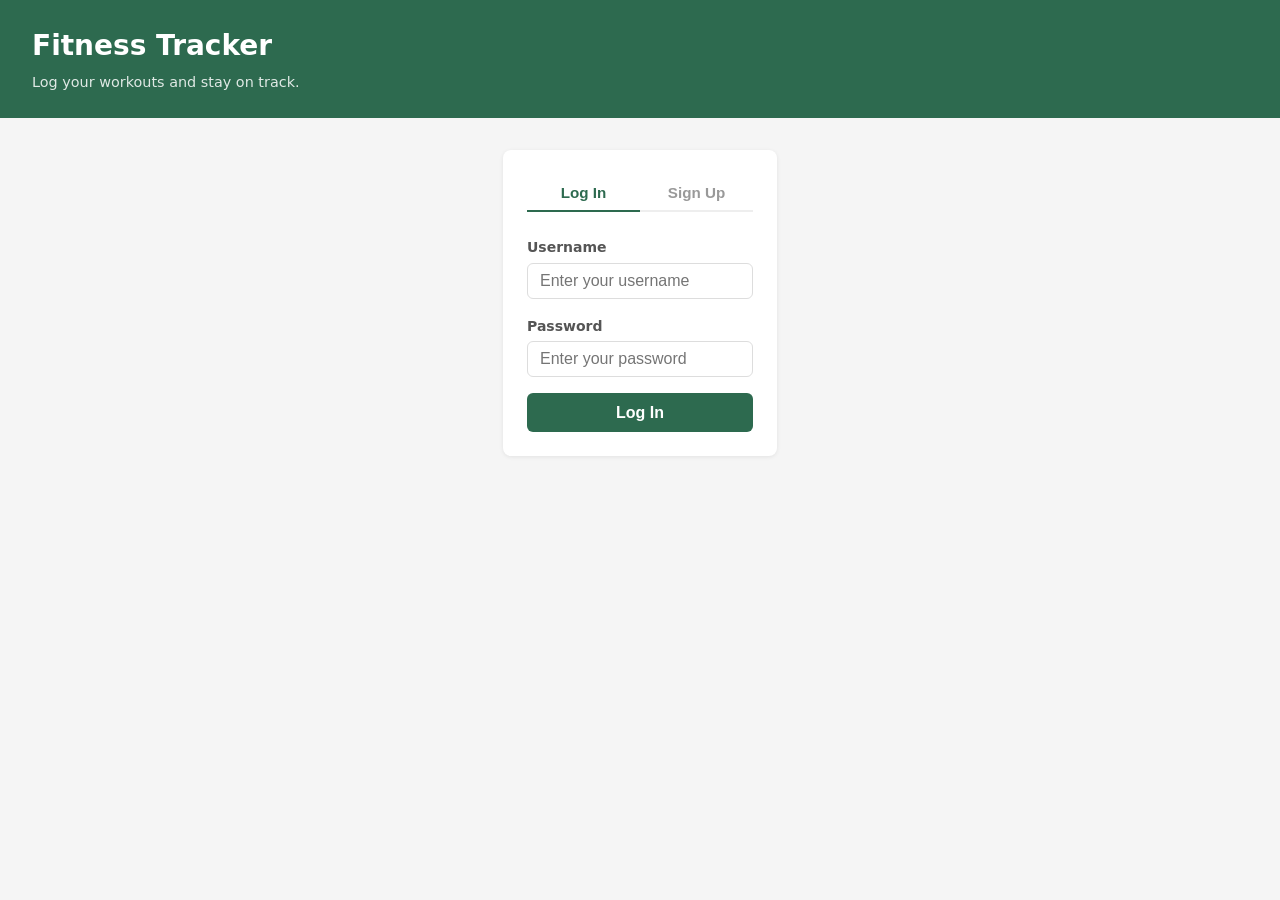
==== login.html @ e0ad4cdc "Make usernames case sensitive Co-Authored-By: Claude Sonnet 4.6 <noreply@anthropic.com>" ====
<!DOCTYPE html>
<html lang="en">
<head>
  <meta charset="UTF-8">
  <meta name="viewport" content="width=device-width, initial-scale=1.0">
  <title>Fitness Tracker — Login</title>
  <link rel="stylesheet" href="css/styles.css">
  <link rel="stylesheet" href="css/auth.css">
</head>
<body>
  <header>
    <h1>Fitness Tracker</h1>
    <p>Log your workouts and stay on track.</p>
  </header>

  <main>
    <section class="auth-card">
      <div class="auth-tabs">
        <button class="tab active" data-tab="login">Log In</button>
        <button class="tab" data-tab="signup">Sign Up</button>
      </div>

      <form id="auth-form">
        <div class="field">
          <label for="username">Username</label>
          <input type="text" id="username" placeholder="Enter your username" required autocomplete="username">
        </div>
        <div class="field">
          <label for="password">Password</label>
          <input type="password" id="password" placeholder="Enter your password" required autocomplete="current-password">
        </div>
        <p id="auth-error" class="auth-error" hidden></p>
        <button type="submit" id="auth-submit">Log In</button>
      </form>
    </section>
  </main>

  <script src="js/auth.js"></script>
</body>
</html>
---- css/styles.css ----
*, *::before, *::after {
  box-sizing: border-box;
  margin: 0;
  padding: 0;
}

body {
  font-family: system-ui, sans-serif;
  background: #f5f5f5;
  color: #222;
  line-height: 1.6;
}

header {
  background: #2d6a4f;
  color: white;
  padding: 1.5rem 2rem;
}

.header-inner {
  max-width: 640px;
  margin: 0 auto;
  display: flex;
  justify-content: space-between;
  align-items: center;
  gap: 1rem;
}

header h1 {
  font-size: 1.75rem;
  margin-bottom: 0.15rem;
}

header p {
  opacity: 0.85;
  font-size: 0.9rem;
}

.user-info {
  display: flex;
  align-items: center;
  gap: 0.75rem;
  flex-shrink: 0;
}

.user-info span {
  font-size: 0.9rem;
  opacity: 0.9;
  font-weight: 600;
}

#logout-btn {
  padding: 0.35rem 0.85rem;
  background: rgba(255,255,255,0.15);
  color: white;
  border: 1px solid rgba(255,255,255,0.4);
  border-radius: 6px;
  font-size: 0.85rem;
  cursor: pointer;
  transition: background 0.15s;
}

#logout-btn:hover {
  background: rgba(255,255,255,0.25);
}

main {
  max-width: 640px;
  margin: 2rem auto;
  padding: 0 1rem;
  display: flex;
  flex-direction: column;
  gap: 2rem;
}

section {
  background: white;
  border-radius: 8px;
  padding: 1.5rem;
  box-shadow: 0 1px 4px rgba(0,0,0,0.08);
}

h2 {
  font-size: 1.2rem;
  margin-bottom: 1rem;
  color: #2d6a4f;
}

.field {
  display: flex;
  flex-direction: column;
  gap: 0.25rem;
  margin-bottom: 1rem;
}

label {
  font-size: 0.875rem;
  font-weight: 600;
  color: #555;
}

input {
  padding: 0.5rem 0.75rem;
  border: 1px solid #ddd;
  border-radius: 6px;
  font-size: 1rem;
  outline: none;
  transition: border-color 0.15s;
}

input:focus {
  border-color: #2d6a4f;
}

button[type="submit"] {
  width: 100%;
  padding: 0.65rem;
  background: #2d6a4f;
  color: white;
  border: none;
  border-radius: 6px;
  font-size: 1rem;
  font-weight: 600;
  cursor: pointer;
  transition: background 0.15s;
}

button[type="submit"]:hover {
  background: #1b4332;
}

#workouts {
  list-style: none;
  display: flex;
  flex-direction: column;
  gap: 0.75rem;
}

.workout-item {
  display: flex;
  justify-content: space-between;
  align-items: flex-start;
  padding: 0.75rem 1rem;
  background: #f9f9f9;
  border-radius: 6px;
  border-left: 4px solid #2d6a4f;
}

.workout-item .info strong {
  display: block;
  font-size: 1rem;
}

.workout-item .info span {
  font-size: 0.85rem;
  color: #666;
}

.workout-item .notes {
  font-size: 0.8rem;
  color: #888;
  margin-top: 0.2rem;
}

.workout-item button.delete {
  background: none;
  border: none;
  color: #bbb;
  cursor: pointer;
  font-size: 1rem;
  line-height: 1;
  padding: 0;
  transition: color 0.15s;
}

.workout-item button.delete:hover {
  color: #e63946;
}

#empty-state {
  color: #999;
  font-size: 0.9rem;
  text-align: center;
  padding: 1rem 0;
}
---- css/auth.css ----
.auth-card {
  max-width: 400px;
  margin: 0 auto;
}

.auth-tabs {
  display: flex;
  margin-bottom: 1.5rem;
  border-bottom: 2px solid #eee;
}

.auth-tabs .tab {
  flex: 1;
  padding: 0.6rem;
  background: none;
  border: none;
  font-size: 0.95rem;
  font-weight: 600;
  color: #999;
  cursor: pointer;
  border-bottom: 2px solid transparent;
  margin-bottom: -2px;
  transition: color 0.15s, border-color 0.15s;
}

.auth-tabs .tab.active {
  color: #2d6a4f;
  border-bottom-color: #2d6a4f;
}

.auth-error {
  color: #e63946;
  font-size: 0.85rem;
  margin-bottom: 0.75rem;
}
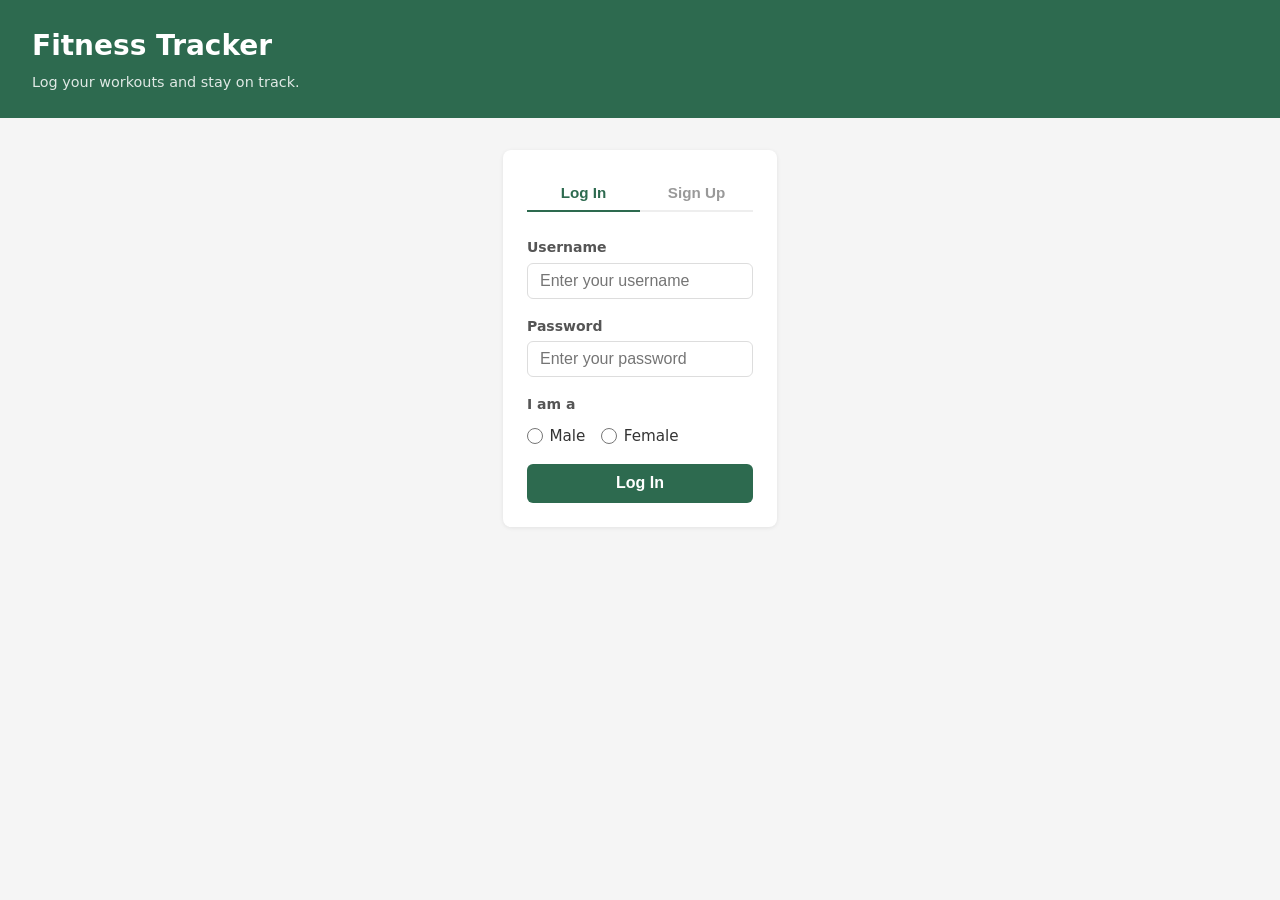
==== commit 79422f9b: "Gate cycle tracking behind gender selection on signup Adds a Male/Female radio field to the signup f" ====
--- a/login.html
+++ b/login.html
@@ -29,6 +29,17 @@
           <label for="password">Password</label>
           <input type="password" id="password" placeholder="Enter your password" required autocomplete="current-password">
         </div>
+        <div class="field" id="gender-field" hidden>
+          <label>I am a</label>
+          <div class="gender-options">
+            <label class="gender-option">
+              <input type="radio" name="gender" value="male"> Male
+            </label>
+            <label class="gender-option">
+              <input type="radio" name="gender" value="female"> Female
+            </label>
+          </div>
+        </div>
         <p id="auth-error" class="auth-error" hidden></p>
         <button type="submit" id="auth-submit">Log In</button>
       </form>
--- a/css/styles.css
+++ b/css/styles.css
@@ -183,3 +183,329 @@
   text-align: center;
   padding: 1rem 0;
 }
+
+/* Main tabs */
+.main-tabs {
+  display: flex;
+  gap: 0.5rem;
+  background: white;
+  border-radius: 8px;
+  padding: 0.4rem;
+  box-shadow: 0 1px 4px rgba(0,0,0,0.08);
+}
+
+.main-tab {
+  flex: 1;
+  padding: 0.55rem 1rem;
+  border: none;
+  border-radius: 6px;
+  font-size: 0.95rem;
+  font-weight: 600;
+  color: #666;
+  background: none;
+  cursor: pointer;
+  transition: background 0.15s, color 0.15s;
+}
+
+.main-tab.active {
+  background: #2d6a4f;
+  color: white;
+}
+
+.main-tab:not(.active):hover {
+  background: #f0f0f0;
+}
+
+/* Phase banner */
+.phase-banner {
+  border-radius: 8px;
+  overflow: hidden;
+  box-shadow: 0 1px 4px rgba(0,0,0,0.08);
+}
+
+.phase-banner-inner {
+  display: flex;
+  align-items: center;
+  justify-content: space-between;
+  padding: 1.25rem 1.5rem;
+  gap: 1rem;
+}
+
+.phase-banner-inner[data-phase="menstrual"]  { background: linear-gradient(135deg, #ffeaea, #ffd0d0); }
+.phase-banner-inner[data-phase="follicular"] { background: linear-gradient(135deg, #fff0f8, #ffd6ed); }
+.phase-banner-inner[data-phase="ovulation"]  { background: linear-gradient(135deg, #ffd6ec, #ffb3d9); }
+.phase-banner-inner[data-phase="luteal"]     { background: linear-gradient(135deg, #f5eeff, #e8d5ff); }
+
+.phase-banner-label {
+  font-size: 1.05rem;
+  font-weight: 700;
+  color: #2d2d2d;
+  margin-bottom: 0.15rem;
+}
+
+.phase-banner-day {
+  font-size: 0.85rem;
+  color: #555;
+  margin-bottom: 0.25rem;
+}
+
+.phase-banner-tip {
+  font-size: 0.85rem;
+  color: #444;
+  font-style: italic;
+}
+
+.phase-banner-badge {
+  font-size: 2.5rem;
+  flex-shrink: 0;
+}
+
+/* Period tracking form */
+.period-section {
+  background: white;
+  border-radius: 8px;
+  box-shadow: 0 1px 4px rgba(0,0,0,0.08);
+  overflow: hidden;
+}
+
+.period-section details > summary {
+  display: flex;
+  align-items: center;
+  justify-content: space-between;
+  padding: 1rem 1.5rem;
+  cursor: pointer;
+  user-select: none;
+  font-weight: 600;
+  font-size: 0.95rem;
+  color: #333;
+  list-style: none;
+}
+
+.period-section details > summary::-webkit-details-marker { display: none; }
+
+.period-section details > summary::after {
+  content: '＋';
+  font-size: 1.1rem;
+  color: #999;
+  transition: transform 0.2s;
+}
+
+.period-section details[open] > summary::after {
+  content: '－';
+}
+
+.period-section details > summary:hover {
+  background: #fafafa;
+}
+
+.period-entry-count {
+  font-size: 0.78rem;
+  font-weight: 400;
+  color: #999;
+  margin-left: auto;
+  margin-right: 0.75rem;
+}
+
+.period-section form {
+  padding: 0 1.5rem 1rem;
+}
+
+.period-form-grid {
+  display: grid;
+  grid-template-columns: 1fr 1fr 1fr;
+  gap: 0.75rem;
+}
+
+@media (max-width: 480px) {
+  .period-form-grid { grid-template-columns: 1fr; }
+}
+
+.period-history {
+  list-style: none;
+  padding: 0 1.5rem 1rem;
+  display: flex;
+  flex-direction: column;
+  gap: 0.5rem;
+  border-top: 1px solid #f0f0f0;
+  margin-top: 0.5rem;
+  padding-top: 0.75rem;
+}
+
+.period-history-item {
+  display: flex;
+  align-items: center;
+  gap: 0.75rem;
+}
+
+.period-history-dot {
+  width: 10px;
+  height: 10px;
+  border-radius: 50%;
+  background: #e84393;
+  flex-shrink: 0;
+}
+
+.period-history-info {
+  flex: 1;
+  display: flex;
+  flex-direction: column;
+}
+
+.period-history-info strong {
+  font-size: 0.875rem;
+}
+
+.period-history-info span {
+  font-size: 0.78rem;
+  color: #888;
+}
+
+/* Heatmap */
+.heatmap-header {
+  display: flex;
+  align-items: center;
+  justify-content: space-between;
+  margin-bottom: 1rem;
+}
+
+.heatmap-header h2 { margin-bottom: 0; }
+
+.heatmap-header button {
+  background: none;
+  border: 1px solid #ddd;
+  border-radius: 6px;
+  font-size: 1.4rem;
+  line-height: 1;
+  padding: 0.1rem 0.5rem;
+  color: #555;
+  cursor: pointer;
+  transition: background 0.15s;
+}
+
+.heatmap-header button:hover { background: #f0f0f0; }
+
+.heatmap-legends {
+  display: flex;
+  gap: 1.5rem;
+  margin-bottom: 1rem;
+  flex-wrap: wrap;
+}
+
+.legend-group { display: flex; flex-direction: column; gap: 0.35rem; }
+
+.legend-group-title {
+  font-size: 0.72rem;
+  font-weight: 700;
+  text-transform: uppercase;
+  letter-spacing: 0.05em;
+  color: #aaa;
+}
+
+.legend-row {
+  display: flex;
+  gap: 0.75rem;
+  flex-wrap: wrap;
+}
+
+.legend-item {
+  display: flex;
+  align-items: center;
+  gap: 0.3rem;
+  font-size: 0.78rem;
+  color: #666;
+}
+
+/* Phase swatches */
+.legend-swatch {
+  width: 12px;
+  height: 12px;
+  border-radius: 3px;
+  display: inline-block;
+  flex-shrink: 0;
+}
+
+.legend-swatch[data-phase="menstrual"]  { background: #f9cdd6; }
+.legend-swatch[data-phase="follicular"] { background: #f9c9e0; }
+.legend-swatch[data-phase="ovulation"]  { background: #e84393; }
+.legend-swatch[data-phase="luteal"]     { background: #d4a8f0; }
+
+/* Workout dot swatches in legend — kept for any legacy use */
+
+/* Calendar grid */
+.heatmap-grid {
+  display: grid;
+  grid-template-columns: repeat(7, 1fr);
+  gap: 5px;
+}
+
+.day-label {
+  text-align: center;
+  font-size: 0.7rem;
+  font-weight: 600;
+  color: #bbb;
+  padding-bottom: 0.2rem;
+}
+
+#heatmap-cells { display: contents; }
+
+.heatmap-cell {
+  aspect-ratio: 1;
+  border-radius: 6px;
+  background: #efefef;
+  display: flex;
+  flex-direction: column;
+  align-items: center;
+  justify-content: center;
+  gap: 2px;
+  cursor: default;
+  transition: transform 0.12s;
+  position: relative;
+}
+
+.heatmap-cell:not(.empty):hover { transform: scale(1.12); z-index: 1; }
+
+.heatmap-cell.empty { background: transparent; }
+
+/* Today ring */
+.heatmap-cell.today {
+  outline: 2px solid #2d6a4f;
+  outline-offset: -2px;
+}
+
+/* Phase backgrounds */
+.heatmap-cell[data-phase="menstrual"]  { background: #f9cdd6; }
+.heatmap-cell[data-phase="follicular"] { background: #fde8f3; }
+.heatmap-cell[data-phase="ovulation"]  { background: #f4a7cc; }
+.heatmap-cell[data-phase="luteal"]     { background: #ead5f7; }
+
+.cell-day {
+  font-size: 0.75rem;
+  font-weight: 700;
+  color: #444;
+  width: 24px;
+  height: 24px;
+  display: flex;
+  align-items: center;
+  justify-content: center;
+  border-radius: 50%;
+  flex-shrink: 0;
+}
+
+.cell-day[data-w="1"] { background: #52b788; color: white; }
+.cell-day[data-w="2"] { background: #2d6a4f; color: white; }
+.cell-day[data-w="3"] { background: #1b4332; color: white; }
+
+#heatmap-summary {
+  margin-top: 1rem;
+  font-size: 0.875rem;
+  color: #666;
+  text-align: center;
+}
+
+.period-prompt {
+  margin-top: 0.75rem;
+  font-size: 0.82rem;
+  color: #bbb;
+  text-align: center;
+  font-style: italic;
+}
--- a/css/auth.css
+++ b/css/auth.css
@@ -33,3 +33,26 @@
   font-size: 0.85rem;
   margin-bottom: 0.75rem;
 }
+
+.gender-options {
+  display: flex;
+  gap: 1rem;
+  margin-top: 0.25rem;
+}
+
+.gender-option {
+  display: flex;
+  align-items: center;
+  gap: 0.4rem;
+  font-size: 0.95rem;
+  font-weight: 400;
+  color: #333;
+  cursor: pointer;
+}
+
+.gender-option input[type="radio"] {
+  accent-color: #2d6a4f;
+  width: 16px;
+  height: 16px;
+  cursor: pointer;
+}
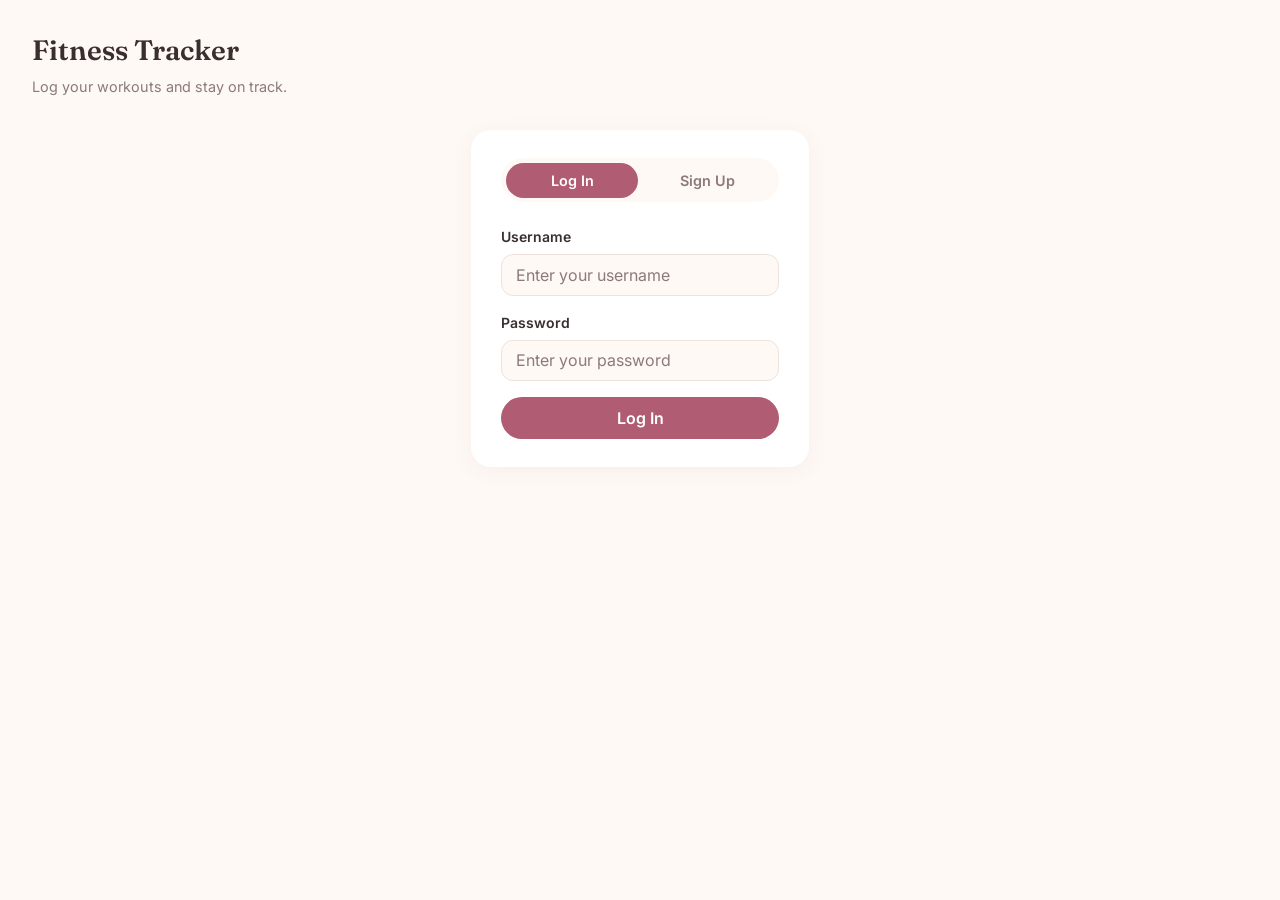
==== commit 9b538044: "Lighten page background and apply new design theme Co-Authored-By: Claude Sonnet 4.6 <noreply@anthro" ====
--- a/login.html
+++ b/login.html
@@ -4,6 +4,8 @@
   <meta charset="UTF-8">
   <meta name="viewport" content="width=device-width, initial-scale=1.0">
   <title>Fitness Tracker — Login</title>
+  <link rel="preconnect" href="https://fonts.googleapis.com">
+  <link rel="preconnect" href="https://fonts.gstatic.com" crossorigin>
   <link rel="stylesheet" href="css/styles.css">
   <link rel="stylesheet" href="css/auth.css">
 </head>
--- a/css/styles.css
+++ b/css/styles.css
@@ -1,20 +1,45 @@
+@import url('https://fonts.googleapis.com/css2?family=Fraunces:opsz,wght@9..144,600&family=Inter:wght@400;500;600;700&display=swap');
+
+:root {
+  --color-bg: #FEF9F5;
+  --color-surface: #FFFFFF;
+  --color-accent: #B05C73;
+  --color-accent-dark: #7A3B4E;
+  --color-blush: #F4D9D3;
+  --color-sage: #E7E2D8;
+  --color-text: #3A2E2E;
+  --color-text-muted: #8C7A78;
+  --color-border: #EFE2DA;
+  --color-phase-menstrual: #E6A4B4;
+  --color-phase-follicular: #F3C9CF;
+  --color-phase-ovulation: #C2185B;
+  --color-phase-luteal: #B6A6D9;
+  --shadow-card: 0 4px 20px rgba(176, 92, 115, 0.07);
+  --radius-card: 20px;
+  --radius-input: 12px;
+  --radius-pill: 999px;
+}
+
 *, *::before, *::after {
   box-sizing: border-box;
   margin: 0;
   padding: 0;
 }
 
+[hidden] { display: none !important; }
+
 body {
-  font-family: system-ui, sans-serif;
-  background: #f5f5f5;
-  color: #222;
+  font-family: 'Inter', system-ui, sans-serif;
+  background: var(--color-bg);
+  color: var(--color-text);
   line-height: 1.6;
+  min-height: 100vh;
 }
 
 header {
-  background: #2d6a4f;
-  color: white;
-  padding: 1.5rem 2rem;
+  background: var(--color-bg);
+  color: var(--color-text);
+  padding: 1.75rem 2rem 0.5rem;
 }
 
 .header-inner {
@@ -27,12 +52,15 @@
 }
 
 header h1 {
+  font-family: 'Fraunces', Georgia, serif;
+  font-weight: 600;
   font-size: 1.75rem;
   margin-bottom: 0.15rem;
+  color: var(--color-text);
 }
 
 header p {
-  opacity: 0.85;
+  color: var(--color-text-muted);
   font-size: 0.9rem;
 }
 
@@ -45,80 +73,102 @@
 
 .user-info span {
   font-size: 0.9rem;
-  opacity: 0.9;
-  font-weight: 600;
+  font-weight: 600;
+  color: var(--color-text-muted);
 }
 
 #logout-btn {
-  padding: 0.35rem 0.85rem;
-  background: rgba(255,255,255,0.15);
-  color: white;
-  border: 1px solid rgba(255,255,255,0.4);
-  border-radius: 6px;
+  padding: 0.4rem 1rem;
+  background: transparent;
+  color: var(--color-accent-dark);
+  border: 1.5px solid var(--color-border);
+  border-radius: var(--radius-pill);
+  font-family: 'Inter', sans-serif;
   font-size: 0.85rem;
-  cursor: pointer;
-  transition: background 0.15s;
+  font-weight: 600;
+  cursor: pointer;
+  transition: background 0.15s, border-color 0.15s;
 }
 
 #logout-btn:hover {
-  background: rgba(255,255,255,0.25);
+  background: var(--color-blush);
+  border-color: var(--color-accent);
 }
 
 main {
   max-width: 640px;
-  margin: 2rem auto;
+  margin: 1.5rem auto 2.5rem;
   padding: 0 1rem;
   display: flex;
   flex-direction: column;
-  gap: 2rem;
+  gap: 1.25rem;
 }
 
 section {
-  background: white;
-  border-radius: 8px;
-  padding: 1.5rem;
-  box-shadow: 0 1px 4px rgba(0,0,0,0.08);
+  background: var(--color-surface);
+  border-radius: var(--radius-card);
+  padding: 1.75rem 1.875rem;
+  box-shadow: var(--shadow-card);
 }
 
 h2 {
-  font-size: 1.2rem;
+  font-family: 'Fraunces', Georgia, serif;
+  font-weight: 600;
+  font-size: 1.25rem;
   margin-bottom: 1rem;
-  color: #2d6a4f;
+  color: var(--color-text);
 }
 
 .field {
   display: flex;
   flex-direction: column;
-  gap: 0.25rem;
+  gap: 0.35rem;
   margin-bottom: 1rem;
 }
 
 label {
   font-size: 0.875rem;
   font-weight: 600;
-  color: #555;
-}
-
-input {
-  padding: 0.5rem 0.75rem;
-  border: 1px solid #ddd;
-  border-radius: 6px;
+  color: var(--color-text);
+}
+
+input,
+select {
+  padding: 0.6rem 0.85rem;
+  border: 1.5px solid var(--color-border);
+  border-radius: var(--radius-input);
+  font-family: 'Inter', sans-serif;
   font-size: 1rem;
+  color: var(--color-text);
+  background: var(--color-bg);
   outline: none;
-  transition: border-color 0.15s;
-}
-
-input:focus {
-  border-color: #2d6a4f;
+  transition: border-color 0.15s, box-shadow 0.15s;
+  width: 100%;
+}
+
+input::placeholder {
+  color: var(--color-text-muted);
+}
+
+input:focus,
+select:focus {
+  border-color: var(--color-accent);
+  box-shadow: 0 0 0 3px rgba(176, 92, 115, 0.18);
+}
+
+select {
+  background: var(--color-bg);
+  cursor: pointer;
 }
 
 button[type="submit"] {
   width: 100%;
-  padding: 0.65rem;
-  background: #2d6a4f;
+  padding: 0.7rem 1.25rem;
+  background: var(--color-accent);
   color: white;
   border: none;
-  border-radius: 6px;
+  border-radius: var(--radius-pill);
+  font-family: 'Inter', sans-serif;
   font-size: 1rem;
   font-weight: 600;
   cursor: pointer;
@@ -126,7 +176,7 @@
 }
 
 button[type="submit"]:hover {
-  background: #1b4332;
+  background: var(--color-accent-dark);
 }
 
 #workouts {
@@ -140,119 +190,130 @@
   display: flex;
   justify-content: space-between;
   align-items: flex-start;
-  padding: 0.75rem 1rem;
-  background: #f9f9f9;
-  border-radius: 6px;
-  border-left: 4px solid #2d6a4f;
+  padding: 0.85rem 1rem;
+  background: var(--color-bg);
+  border-radius: var(--radius-input);
+  border-left: 4px solid var(--color-accent);
 }
 
 .workout-item .info strong {
   display: block;
   font-size: 1rem;
+  color: var(--color-text);
 }
 
 .workout-item .info span {
   font-size: 0.85rem;
-  color: #666;
+  color: var(--color-text-muted);
 }
 
 .workout-item .notes {
   font-size: 0.8rem;
-  color: #888;
+  color: var(--color-text-muted);
   margin-top: 0.2rem;
 }
 
 .workout-item button.delete {
   background: none;
   border: none;
-  color: #bbb;
-  cursor: pointer;
-  font-size: 1rem;
+  color: var(--color-text-muted);
+  cursor: pointer;
+  font-size: 1.1rem;
   line-height: 1;
   padding: 0;
   transition: color 0.15s;
 }
 
 .workout-item button.delete:hover {
-  color: #e63946;
+  color: var(--color-accent);
 }
 
 #empty-state {
-  color: #999;
+  color: var(--color-text-muted);
   font-size: 0.9rem;
   text-align: center;
   padding: 1rem 0;
 }
 
-/* Main tabs */
+/* Main tabs — pill segmented control */
 .main-tabs {
   display: flex;
-  gap: 0.5rem;
-  background: white;
-  border-radius: 8px;
-  padding: 0.4rem;
-  box-shadow: 0 1px 4px rgba(0,0,0,0.08);
+  gap: 0.25rem;
+  background: var(--color-surface);
+  border-radius: var(--radius-pill);
+  padding: 0.35rem;
+  box-shadow: var(--shadow-card);
 }
 
 .main-tab {
   flex: 1;
-  padding: 0.55rem 1rem;
+  padding: 0.6rem 1rem;
   border: none;
-  border-radius: 6px;
-  font-size: 0.95rem;
-  font-weight: 600;
-  color: #666;
-  background: none;
+  border-radius: var(--radius-pill);
+  font-family: 'Inter', sans-serif;
+  font-size: 0.9rem;
+  font-weight: 600;
+  color: var(--color-text-muted);
+  background: transparent;
   cursor: pointer;
   transition: background 0.15s, color 0.15s;
 }
 
 .main-tab.active {
-  background: #2d6a4f;
+  background: var(--color-accent);
   color: white;
 }
 
 .main-tab:not(.active):hover {
-  background: #f0f0f0;
+  color: var(--color-text);
 }
 
 /* Phase banner */
 .phase-banner {
-  border-radius: 8px;
+  border-radius: var(--radius-card);
   overflow: hidden;
-  box-shadow: 0 1px 4px rgba(0,0,0,0.08);
+  box-shadow: var(--shadow-card);
 }
 
 .phase-banner-inner {
   display: flex;
   align-items: center;
   justify-content: space-between;
-  padding: 1.25rem 1.5rem;
+  padding: 1.25rem 1.75rem;
   gap: 1rem;
 }
 
-.phase-banner-inner[data-phase="menstrual"]  { background: linear-gradient(135deg, #ffeaea, #ffd0d0); }
-.phase-banner-inner[data-phase="follicular"] { background: linear-gradient(135deg, #fff0f8, #ffd6ed); }
-.phase-banner-inner[data-phase="ovulation"]  { background: linear-gradient(135deg, #ffd6ec, #ffb3d9); }
-.phase-banner-inner[data-phase="luteal"]     { background: linear-gradient(135deg, #f5eeff, #e8d5ff); }
+.phase-banner-inner[data-phase="menstrual"]  { background: var(--color-phase-menstrual); }
+.phase-banner-inner[data-phase="follicular"] { background: var(--color-phase-follicular); }
+.phase-banner-inner[data-phase="ovulation"]  { background: var(--color-phase-ovulation); color: white; }
+.phase-banner-inner[data-phase="luteal"]     { background: var(--color-phase-luteal); color: white; }
+
+.phase-banner-inner[data-phase="ovulation"] .phase-banner-label,
+.phase-banner-inner[data-phase="ovulation"] .phase-banner-day,
+.phase-banner-inner[data-phase="ovulation"] .phase-banner-tip,
+.phase-banner-inner[data-phase="luteal"] .phase-banner-label,
+.phase-banner-inner[data-phase="luteal"] .phase-banner-day,
+.phase-banner-inner[data-phase="luteal"] .phase-banner-tip {
+  color: white;
+}
 
 .phase-banner-label {
+  font-family: 'Fraunces', Georgia, serif;
+  font-weight: 600;
   font-size: 1.05rem;
-  font-weight: 700;
-  color: #2d2d2d;
+  color: var(--color-text);
   margin-bottom: 0.15rem;
 }
 
 .phase-banner-day {
   font-size: 0.85rem;
-  color: #555;
+  color: var(--color-text-muted);
   margin-bottom: 0.25rem;
 }
 
 .phase-banner-tip {
   font-size: 0.85rem;
-  color: #444;
-  font-style: italic;
+  color: var(--color-text);
 }
 
 .phase-banner-badge {
@@ -260,11 +321,31 @@
   flex-shrink: 0;
 }
 
+/* Cycle insight box below calendar */
+.cycle-insight {
+  margin-top: 1rem;
+  padding: 1rem 1.25rem;
+  background: var(--color-blush);
+  border-radius: var(--radius-input);
+  border: 1px solid var(--color-border);
+}
+
+.cycle-insight p {
+  font-size: 0.9rem;
+  color: var(--color-text);
+  line-height: 1.5;
+}
+
+.cycle-insight strong {
+  color: var(--color-accent-dark);
+  font-weight: 600;
+}
+
 /* Period tracking form */
 .period-section {
-  background: white;
-  border-radius: 8px;
-  box-shadow: 0 1px 4px rgba(0,0,0,0.08);
+  background: var(--color-surface);
+  border-radius: var(--radius-card);
+  box-shadow: var(--shadow-card);
   overflow: hidden;
 }
 
@@ -272,12 +353,12 @@
   display: flex;
   align-items: center;
   justify-content: space-between;
-  padding: 1rem 1.5rem;
+  padding: 1.1rem 1.75rem;
   cursor: pointer;
   user-select: none;
   font-weight: 600;
   font-size: 0.95rem;
-  color: #333;
+  color: var(--color-text);
   list-style: none;
 }
 
@@ -286,7 +367,7 @@
 .period-section details > summary::after {
   content: '＋';
   font-size: 1.1rem;
-  color: #999;
+  color: var(--color-text-muted);
   transition: transform 0.2s;
 }
 
@@ -295,19 +376,19 @@
 }
 
 .period-section details > summary:hover {
-  background: #fafafa;
+  background: var(--color-bg);
 }
 
 .period-entry-count {
   font-size: 0.78rem;
   font-weight: 400;
-  color: #999;
+  color: var(--color-text-muted);
   margin-left: auto;
   margin-right: 0.75rem;
 }
 
 .period-section form {
-  padding: 0 1.5rem 1rem;
+  padding: 0 1.75rem 1rem;
 }
 
 .period-form-grid {
@@ -322,11 +403,11 @@
 
 .period-history {
   list-style: none;
-  padding: 0 1.5rem 1rem;
+  padding: 0 1.75rem 1rem;
   display: flex;
   flex-direction: column;
   gap: 0.5rem;
-  border-top: 1px solid #f0f0f0;
+  border-top: 1px solid var(--color-border);
   margin-top: 0.5rem;
   padding-top: 0.75rem;
 }
@@ -341,7 +422,7 @@
   width: 10px;
   height: 10px;
   border-radius: 50%;
-  background: #e84393;
+  background: var(--color-accent);
   flex-shrink: 0;
 }
 
@@ -353,11 +434,25 @@
 
 .period-history-info strong {
   font-size: 0.875rem;
+  color: var(--color-text);
 }
 
 .period-history-info span {
   font-size: 0.78rem;
-  color: #888;
+  color: var(--color-text-muted);
+}
+
+.period-history-item .delete {
+  background: none;
+  border: none;
+  color: var(--color-text-muted);
+  cursor: pointer;
+  font-size: 1rem;
+  transition: color 0.15s;
+}
+
+.period-history-item .delete:hover {
+  color: var(--color-accent);
 }
 
 /* Heatmap */
@@ -371,18 +466,21 @@
 .heatmap-header h2 { margin-bottom: 0; }
 
 .heatmap-header button {
-  background: none;
-  border: 1px solid #ddd;
-  border-radius: 6px;
-  font-size: 1.4rem;
+  background: var(--color-bg);
+  border: 1.5px solid var(--color-border);
+  border-radius: var(--radius-pill);
+  font-size: 1.25rem;
   line-height: 1;
-  padding: 0.1rem 0.5rem;
-  color: #555;
-  cursor: pointer;
-  transition: background 0.15s;
-}
-
-.heatmap-header button:hover { background: #f0f0f0; }
+  padding: 0.15rem 0.65rem;
+  color: var(--color-text-muted);
+  cursor: pointer;
+  transition: background 0.15s, color 0.15s;
+}
+
+.heatmap-header button:hover {
+  background: var(--color-blush);
+  color: var(--color-accent-dark);
+}
 
 .heatmap-legends {
   display: flex;
@@ -398,7 +496,7 @@
   font-weight: 700;
   text-transform: uppercase;
   letter-spacing: 0.05em;
-  color: #aaa;
+  color: var(--color-text-muted);
 }
 
 .legend-row {
@@ -410,39 +508,54 @@
 .legend-item {
   display: flex;
   align-items: center;
-  gap: 0.3rem;
+  gap: 0.35rem;
   font-size: 0.78rem;
-  color: #666;
-}
-
-/* Phase swatches */
+  color: var(--color-text-muted);
+}
+
 .legend-swatch {
-  width: 12px;
-  height: 12px;
-  border-radius: 3px;
+  width: 14px;
+  height: 14px;
+  border-radius: 4px;
   display: inline-block;
   flex-shrink: 0;
 }
 
-.legend-swatch[data-phase="menstrual"]  { background: #f9cdd6; }
-.legend-swatch[data-phase="follicular"] { background: #f9c9e0; }
-.legend-swatch[data-phase="ovulation"]  { background: #e84393; }
-.legend-swatch[data-phase="luteal"]     { background: #d4a8f0; }
-
-/* Workout dot swatches in legend — kept for any legacy use */
+.legend-swatch[data-phase="menstrual"]  { background: var(--color-phase-menstrual); }
+.legend-swatch[data-phase="follicular"] { background: var(--color-phase-follicular); }
+.legend-swatch[data-phase="ovulation"]  { background: var(--color-phase-ovulation); }
+.legend-swatch[data-phase="luteal"]     { background: var(--color-phase-luteal); }
+
+.legend-workout-dot {
+  width: 8px;
+  height: 8px;
+  border-radius: 50%;
+  background: var(--color-accent);
+  display: inline-block;
+  flex-shrink: 0;
+}
+
+.legend-empty-cell {
+  width: 14px;
+  height: 14px;
+  border-radius: 4px;
+  background: var(--color-sage);
+  display: inline-block;
+  flex-shrink: 0;
+}
 
 /* Calendar grid */
 .heatmap-grid {
   display: grid;
   grid-template-columns: repeat(7, 1fr);
-  gap: 5px;
+  gap: 8px;
 }
 
 .day-label {
   text-align: center;
   font-size: 0.7rem;
   font-weight: 600;
-  color: #bbb;
+  color: var(--color-text-muted);
   padding-bottom: 0.2rem;
 }
 
@@ -450,62 +563,192 @@
 
 .heatmap-cell {
   aspect-ratio: 1;
-  border-radius: 6px;
-  background: #efefef;
-  display: flex;
-  flex-direction: column;
-  align-items: center;
-  justify-content: center;
-  gap: 2px;
+  border-radius: 12px;
+  background: var(--color-sage);
+  position: relative;
   cursor: default;
   transition: transform 0.12s;
-  position: relative;
-}
-
-.heatmap-cell:not(.empty):hover { transform: scale(1.12); z-index: 1; }
+}
+
+.heatmap-cell:not(.empty):hover { transform: scale(1.06); z-index: 1; }
 
 .heatmap-cell.empty { background: transparent; }
 
-/* Today ring */
 .heatmap-cell.today {
-  outline: 2px solid #2d6a4f;
-  outline-offset: -2px;
-}
-
-/* Phase backgrounds */
-.heatmap-cell[data-phase="menstrual"]  { background: #f9cdd6; }
-.heatmap-cell[data-phase="follicular"] { background: #fde8f3; }
-.heatmap-cell[data-phase="ovulation"]  { background: #f4a7cc; }
-.heatmap-cell[data-phase="luteal"]     { background: #ead5f7; }
-
-.cell-day {
-  font-size: 0.75rem;
-  font-weight: 700;
-  color: #444;
-  width: 24px;
-  height: 24px;
-  display: flex;
-  align-items: center;
-  justify-content: center;
+  box-shadow: inset 0 0 0 2px var(--color-accent-dark);
+}
+
+.heatmap-cell[data-phase="menstrual"]  { background: var(--color-phase-menstrual); }
+.heatmap-cell[data-phase="follicular"] { background: var(--color-phase-follicular); }
+.heatmap-cell[data-phase="ovulation"]  { background: var(--color-phase-ovulation); }
+.heatmap-cell[data-phase="luteal"]     { background: var(--color-phase-luteal); }
+
+.cell-day-num {
+  position: absolute;
+  bottom: 6px;
+  left: 8px;
+  font-size: 0.72rem;
+  font-weight: 600;
+  color: var(--color-text);
+  line-height: 1;
+}
+
+.heatmap-cell[data-phase="ovulation"] .cell-day-num,
+.heatmap-cell[data-phase="luteal"] .cell-day-num {
+  color: white;
+}
+
+.cell-workout-dot {
+  position: absolute;
+  top: 6px;
+  right: 6px;
+  width: 7px;
+  height: 7px;
   border-radius: 50%;
-  flex-shrink: 0;
-}
-
-.cell-day[data-w="1"] { background: #52b788; color: white; }
-.cell-day[data-w="2"] { background: #2d6a4f; color: white; }
-.cell-day[data-w="3"] { background: #1b4332; color: white; }
+  background: var(--color-accent);
+}
 
 #heatmap-summary {
   margin-top: 1rem;
   font-size: 0.875rem;
-  color: #666;
+  color: var(--color-text-muted);
   text-align: center;
 }
 
 .period-prompt {
   margin-top: 0.75rem;
   font-size: 0.82rem;
-  color: #bbb;
+  color: var(--color-text-muted);
   text-align: center;
-  font-style: italic;
-}
+}
+
+/* Calories tab */
+.calorie-form-section,
+.calorie-log-section {
+  background: var(--color-surface);
+  border-radius: var(--radius-card);
+  padding: 1.75rem 1.875rem;
+  box-shadow: var(--shadow-card);
+}
+
+.calorie-form-row {
+  display: grid;
+  grid-template-columns: 1fr 1fr 1fr;
+  gap: 0.75rem;
+}
+
+@media (max-width: 480px) {
+  .calorie-form-row { grid-template-columns: 1fr; }
+}
+
+.calorie-log-header {
+  display: flex;
+  align-items: center;
+  justify-content: space-between;
+  margin-bottom: 1rem;
+}
+
+.calorie-log-header h2 { margin-bottom: 0; }
+
+.calorie-log-header button {
+  background: var(--color-bg);
+  border: 1.5px solid var(--color-border);
+  border-radius: var(--radius-pill);
+  font-size: 1.25rem;
+  line-height: 1;
+  padding: 0.15rem 0.65rem;
+  color: var(--color-text-muted);
+  cursor: pointer;
+  transition: background 0.15s, color 0.15s;
+}
+
+.calorie-log-header button:hover {
+  background: var(--color-blush);
+  color: var(--color-accent-dark);
+}
+
+.calorie-total-bar {
+  display: flex;
+  justify-content: space-between;
+  align-items: center;
+  background: var(--color-blush);
+  border: 1px solid var(--color-border);
+  border-radius: var(--radius-input);
+  padding: 0.85rem 1.1rem;
+  margin-bottom: 1rem;
+}
+
+.total-label {
+  font-size: 0.875rem;
+  font-weight: 600;
+  color: var(--color-text-muted);
+}
+
+.total-value {
+  font-family: 'Fraunces', Georgia, serif;
+  font-weight: 600;
+  font-size: 1.2rem;
+  color: var(--color-accent-dark);
+}
+
+#calorie-list {
+  list-style: none;
+  display: flex;
+  flex-direction: column;
+  gap: 0.4rem;
+}
+
+.calorie-meal-header {
+  font-size: 0.72rem;
+  font-weight: 700;
+  text-transform: uppercase;
+  letter-spacing: 0.06em;
+  color: var(--color-text-muted);
+  margin-top: 0.75rem;
+  padding-left: 0.25rem;
+}
+
+.calorie-meal-header:first-child { margin-top: 0; }
+
+.calorie-item {
+  display: flex;
+  align-items: center;
+  gap: 0.75rem;
+  padding: 0.65rem 0.85rem;
+  background: var(--color-bg);
+  border-radius: var(--radius-input);
+  border-left: 3px solid var(--color-accent);
+}
+
+.calorie-food {
+  flex: 1;
+  font-size: 0.9rem;
+  color: var(--color-text);
+}
+
+.calorie-kcal {
+  font-size: 0.875rem;
+  font-weight: 700;
+  color: var(--color-accent-dark);
+  white-space: nowrap;
+}
+
+.calorie-item .delete {
+  background: none;
+  border: none;
+  color: var(--color-text-muted);
+  cursor: pointer;
+  font-size: 1rem;
+  padding: 0;
+  line-height: 1;
+  transition: color 0.15s;
+}
+
+.calorie-item .delete:hover { color: var(--color-accent); }
+
+#calorie-empty {
+  color: var(--color-text-muted);
+  font-size: 0.9rem;
+  text-align: center;
+  padding: 1rem 0;
+}
--- a/css/auth.css
+++ b/css/auth.css
@@ -5,31 +5,38 @@
 
 .auth-tabs {
   display: flex;
+  gap: 0.25rem;
+  background: var(--color-bg);
+  border-radius: var(--radius-pill);
+  padding: 0.3rem;
   margin-bottom: 1.5rem;
-  border-bottom: 2px solid #eee;
 }
 
 .auth-tabs .tab {
   flex: 1;
-  padding: 0.6rem;
-  background: none;
+  padding: 0.55rem 1rem;
+  background: transparent;
   border: none;
-  font-size: 0.95rem;
+  border-radius: var(--radius-pill);
+  font-family: 'Inter', sans-serif;
+  font-size: 0.9rem;
   font-weight: 600;
-  color: #999;
+  color: var(--color-text-muted);
   cursor: pointer;
-  border-bottom: 2px solid transparent;
-  margin-bottom: -2px;
-  transition: color 0.15s, border-color 0.15s;
+  transition: background 0.15s, color 0.15s;
 }
 
 .auth-tabs .tab.active {
-  color: #2d6a4f;
-  border-bottom-color: #2d6a4f;
+  background: var(--color-accent);
+  color: white;
+}
+
+.auth-tabs .tab:not(.active):hover {
+  color: var(--color-text);
 }
 
 .auth-error {
-  color: #e63946;
+  color: var(--color-accent);
   font-size: 0.85rem;
   margin-bottom: 0.75rem;
 }
@@ -46,12 +53,12 @@
   gap: 0.4rem;
   font-size: 0.95rem;
   font-weight: 400;
-  color: #333;
+  color: var(--color-text);
   cursor: pointer;
 }
 
 .gender-option input[type="radio"] {
-  accent-color: #2d6a4f;
+  accent-color: var(--color-accent);
   width: 16px;
   height: 16px;
   cursor: pointer;
